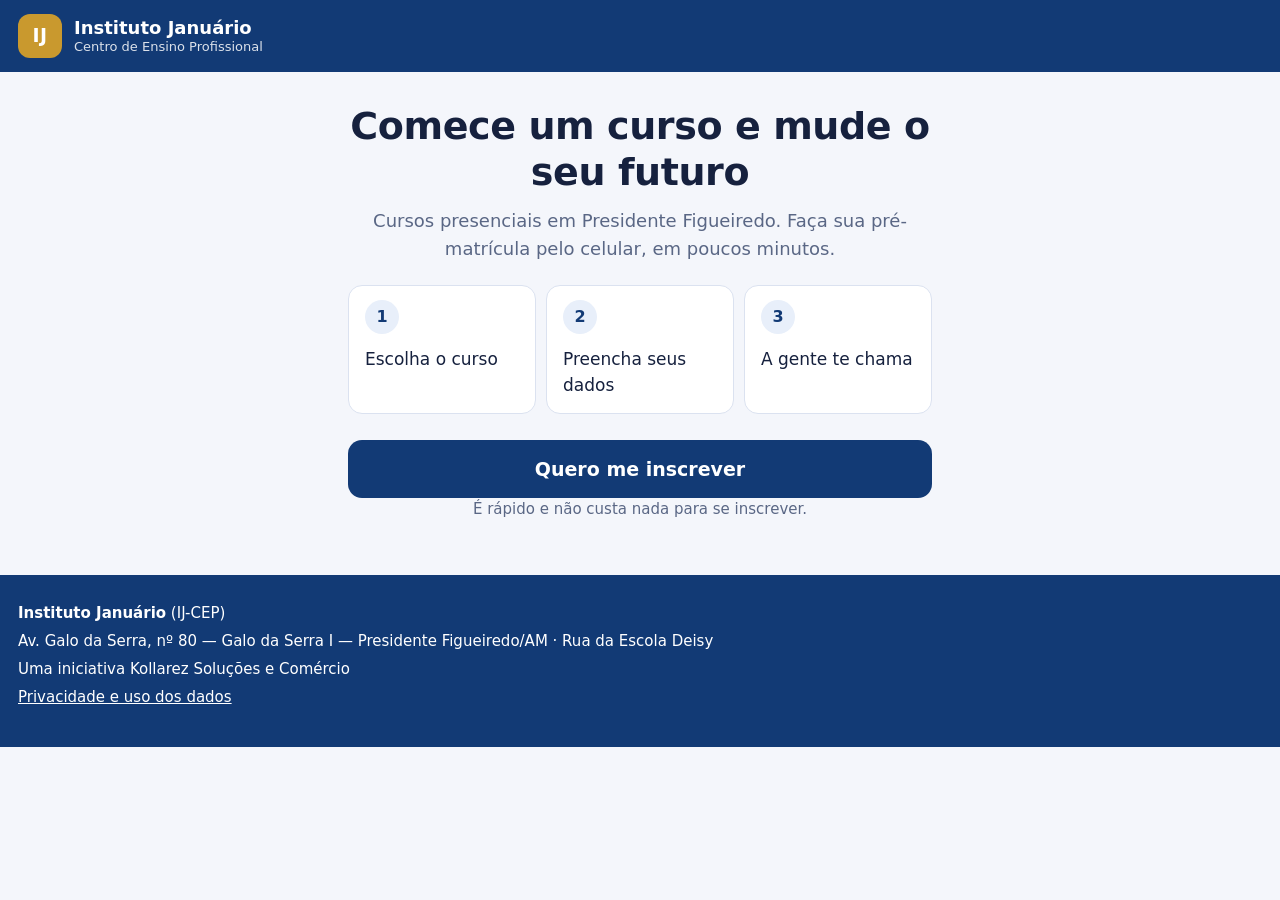
==== index.html @ b59bdaa2 "Ficha de pré-matrícula do Instituto Januário com atribuição de vendedor Site que os vendedores compa" ====
<!DOCTYPE html>
<html lang="pt-BR">
<head>
<meta charset="utf-8">
<meta name="viewport" content="width=device-width, initial-scale=1, viewport-fit=cover">
<title>Instituto Januário — Pré-matrícula</title>
<meta name="description" content="Cursos presenciais em Presidente Figueiredo (AM). Faça sua pré-matrícula pelo celular em poucos minutos.">
<meta name="theme-color" content="#123a75">
<!-- Fora do Google de propósito: quem chega aqui vem pelo link do vendedor.
     Quem procura no Google tem que cair no site público do Instituto. -->
<meta name="robots" content="noindex, nofollow">
<link rel="stylesheet" href="style.css?v=1">
</head>
<body>

<a class="pular" href="#inicio">Pular para o conteúdo</a>

<!-- ================= CABEÇALHO ================= -->
<header class="topo">
  <div class="topo-marca">
    <span class="topo-selo" id="topoSelo">IJ</span>
    <span class="topo-nomes">
      <strong id="topoNome">Instituto Januário</strong>
      <small id="topoSub">Centro de Ensino Profissional</small>
    </span>
  </div>
</header>

<main id="inicio">

  <!-- ================= CARTÃO DE QUEM INDICOU ================= -->
  <!-- Preenchido por app.js quando o link tem ?v=codigo -->
  <section class="indicacao" id="cartaoIndicacao" hidden aria-live="polite"></section>

  <!-- ================= ABERTURA ================= -->
  <section class="capa" id="capa">
    <h1 id="capaTitulo">Comece um curso e mude o seu futuro</h1>
    <p id="capaApoio">Cursos presenciais em Presidente Figueiredo.</p>

    <div class="capa-passos" aria-hidden="true">
      <span><b>1</b> Escolha o curso</span>
      <span><b>2</b> Preencha seus dados</span>
      <span><b>3</b> A gente te chama</span>
    </div>

    <button class="botao botao-grande" type="button" id="btnComecar">
      Quero me inscrever
    </button>

    <p class="capa-nota">É rápido e não custa nada para se inscrever.</p>
  </section>

  <!-- ================= FICHA EM PASSOS ================= -->
  <section class="ficha" id="ficha" hidden>

    <div class="progresso" id="progresso">
      <div class="progresso-barra"><span id="progressoPreenchido"></span></div>
      <p class="progresso-texto" id="progressoTexto">Passo 1 de 5</p>
    </div>

    <form id="formulario" novalidate autocomplete="on">

      <!-- Anti-robô. Fica escondido; pessoa nenhuma vê ou preenche. -->
      <div class="fora-da-tela" aria-hidden="true">
        <label for="campoWebsite">Não preencha este campo</label>
        <input type="text" id="campoWebsite" name="campoWebsite" tabindex="-1" autocomplete="off">
      </div>

      <!-- PASSO 1 — CURSO -->
      <fieldset class="passo" id="passo1" data-passo="1">
        <legend class="passo-titulo">Qual curso você quer fazer?</legend>
        <p class="passo-ajuda">Toque no curso que você tem interesse.</p>
        <div class="cursos" id="listaCursos"></div>
        <p class="erro" id="erroCurso" hidden></p>

        <div class="bloco-condicional" id="blocoTurno" hidden>
          <h3 class="pergunta">Qual o melhor horário para você?</h3>
          <p class="dica">Pode marcar mais de um.</p>
          <div class="opcoes" id="listaTurnos"></div>
          <p class="erro" id="erroTurno" hidden></p>
        </div>

        <div class="bloco-condicional" id="blocoFaixa" hidden>
          <h3 class="pergunta">Qual a idade do aluno?</h3>
          <p class="dica">As turmas são separadas por idade.</p>
          <div class="opcoes" id="listaFaixas"></div>
          <p class="erro" id="erroFaixa" hidden></p>
        </div>
      </fieldset>

      <!-- PASSO 2 — DADOS DO ALUNO -->
      <fieldset class="passo" id="passo2" data-passo="2" hidden>
        <legend class="passo-titulo">Sobre quem vai estudar</legend>

        <div class="campo">
          <label for="inNome">Qual o nome completo do aluno?</label>
          <p class="dica">Nome e sobrenome, como está no documento.</p>
          <input type="text" id="inNome" name="nome" autocomplete="name"
                 autocapitalize="words" enterkeyhint="next" required>
          <p class="erro" hidden></p>
        </div>

        <div class="campo">
          <label for="inNascimento">Qual a data de nascimento?</label>
          <p class="dica">Dia, mês e ano. Exemplo: 15/03/2005</p>
          <input type="text" id="inNascimento" name="nascimento"
                 inputmode="numeric" placeholder="__/__/____" maxlength="10"
                 enterkeyhint="next" required>
          <p class="erro" hidden></p>
        </div>

        <div class="campo">
          <span class="rotulo">Sexo</span>
          <div class="opcoes opcoes-curtas" id="listaSexo"></div>
          <p class="erro" id="erroSexo" hidden></p>
        </div>

        <!-- Aparece sozinho quando o aluno é menor de 18 anos -->
        <div class="bloco-responsavel" id="blocoResponsavel" hidden>
          <h3 class="pergunta">O aluno é menor de idade</h3>
          <p class="dica">Precisamos dos dados do pai, mãe ou responsável.</p>

          <div class="campo">
            <label for="inRespNome">Nome completo do responsável</label>
            <input type="text" id="inRespNome" name="responsavelNome"
                   autocapitalize="words" enterkeyhint="next">
            <p class="erro" hidden></p>
          </div>

          <div class="campo">
            <label for="inRespParentesco">O que é do aluno?</label>
            <p class="dica">Exemplo: mãe, pai, avó, tia.</p>
            <input type="text" id="inRespParentesco" name="responsavelParentesco"
                   autocapitalize="words" enterkeyhint="next">
            <p class="erro" hidden></p>
          </div>

          <div class="campo">
            <label for="inRespTelefone">WhatsApp do responsável</label>
            <p class="dica">É neste número que a gente vai falar.</p>
            <input type="tel" id="inRespTelefone" name="responsavelTelefone"
                   inputmode="numeric" placeholder="(92) 99999-9999" maxlength="15"
                   enterkeyhint="next">
            <p class="erro" hidden></p>
          </div>

          <div class="campo">
            <label for="inRespCPF">CPF do responsável</label>
            <input type="text" id="inRespCPF" name="responsavelCPF"
                   inputmode="numeric" placeholder="000.000.000-00" maxlength="14"
                   enterkeyhint="next">
            <p class="erro" hidden></p>
          </div>
        </div>
      </fieldset>

      <!-- PASSO 3 — CONTATO -->
      <fieldset class="passo" id="passo3" data-passo="3" hidden>
        <legend class="passo-titulo">Como falamos com você</legend>

        <div class="campo">
          <label for="inTelefone">Qual o seu WhatsApp?</label>
          <p class="dica">Com o DDD. É por aqui que a gente te responde.</p>
          <input type="tel" id="inTelefone" name="telefone"
                 inputmode="numeric" autocomplete="tel"
                 placeholder="(92) 99999-9999" maxlength="15"
                 enterkeyhint="next" required>
          <p class="erro" hidden></p>
        </div>

        <div class="campo">
          <label for="inEmail">E-mail <span class="marca-opcional">(se tiver)</span></label>
          <input type="email" id="inEmail" name="email" autocomplete="email"
                 inputmode="email" enterkeyhint="next">
          <button type="button" class="botao-vazio" data-limpa="inEmail">Não tenho e-mail</button>
          <p class="erro" hidden></p>
        </div>

        <div class="campo">
          <label for="inInstagram">Instagram <span class="marca-opcional">(se tiver)</span></label>
          <input type="text" id="inInstagram" name="instagram"
                 autocapitalize="none" placeholder="@seuperfil" enterkeyhint="next">
          <button type="button" class="botao-vazio" data-limpa="inInstagram">Não tenho Instagram</button>
          <p class="erro" hidden></p>
        </div>

        <div class="campo">
          <label for="inRua">Rua ou avenida onde você mora</label>
          <input type="text" id="inRua" name="rua" autocomplete="address-line1"
                 autocapitalize="words" enterkeyhint="next" required>
          <p class="erro" hidden></p>
        </div>

        <div class="campo">
          <label for="inBairro">Bairro</label>
          <input type="text" id="inBairro" name="bairro"
                 autocapitalize="words" enterkeyhint="next" required>
          <p class="erro" hidden></p>
        </div>

        <div class="dupla">
          <div class="campo">
            <label for="inCidade">Cidade</label>
            <input type="text" id="inCidade" name="cidade"
                   autocapitalize="words" enterkeyhint="next" required>
            <p class="erro" hidden></p>
          </div>
          <div class="campo campo-curto">
            <label for="inEstado">Estado</label>
            <input type="text" id="inEstado" name="estado" maxlength="2"
                   autocapitalize="characters" enterkeyhint="next" required>
            <p class="erro" hidden></p>
          </div>
        </div>
      </fieldset>

      <!-- PASSO 4 — DOCUMENTOS -->
      <fieldset class="passo" id="passo4" data-passo="4" hidden>
        <legend class="passo-titulo">Documentos do aluno</legend>
        <p class="passo-ajuda">Se não tiver agora, tudo bem — é só avisar no botão.</p>

        <div class="campo">
          <label for="inCPF">CPF do aluno</label>
          <p class="dica">Só os números, a gente coloca os pontos.</p>
          <input type="text" id="inCPF" name="cpf"
                 inputmode="numeric" placeholder="000.000.000-00" maxlength="14"
                 enterkeyhint="next">
          <button type="button" class="botao-vazio" data-naotenho="inCPF">Não tenho CPF agora</button>
          <p class="erro" hidden></p>
        </div>

        <div class="campo">
          <label for="inRG">RG do aluno</label>
          <input type="text" id="inRG" name="rg" enterkeyhint="next">
          <button type="button" class="botao-vazio" data-naotenho="inRG">Não tenho RG agora</button>
          <p class="erro" hidden></p>
        </div>

        <div class="campo">
          <span class="rotulo">Como você ficou sabendo do curso?</span>
          <div class="opcoes" id="listaOrigens"></div>
          <p class="erro" id="erroOrigem" hidden></p>
        </div>

        <div class="campo" id="campoOrigemOutro" hidden>
          <label for="inOrigemOutro">Conta pra gente como foi</label>
          <input type="text" id="inOrigemOutro" name="comoSoubeOutro" enterkeyhint="next">
          <p class="erro" hidden></p>
        </div>

        <!-- Só aparece quando o link não trouxe o vendedor -->
        <div class="campo" id="campoQuemAtendeu" hidden>
          <span class="rotulo">Alguém do Instituto falou com você sobre o curso?</span>
          <p class="dica">Assim a gente sabe quem te atendeu.</p>
          <div class="opcoes" id="listaQuemAtendeu"></div>
          <p class="erro" id="erroQuemAtendeu" hidden></p>
        </div>
      </fieldset>

      <!-- PASSO 5 — CONFERIR E ENVIAR -->
      <fieldset class="passo" id="passo5" data-passo="5" hidden>
        <legend class="passo-titulo">Confira antes de enviar</legend>
        <p class="passo-ajuda">Leia com calma. Se algo estiver errado, toque em "corrigir".</p>

        <div class="revisao" id="revisao"></div>

        <div class="bloco-vendedor-revisao" id="revisaoVendedor"></div>

        <div class="consentimentos">
          <label class="consentimento">
            <input type="checkbox" id="chkContato" name="consenteContato">
            <span>Autorizo o Instituto Januário a entrar em contato comigo para falar sobre a matrícula, turmas, valores, calendário e documentos.</span>
          </label>
          <p class="erro" id="erroContato" hidden></p>

          <label class="consentimento">
            <input type="checkbox" id="chkDados" name="consenteDados">
            <span>Concordo que meus dados sejam guardados pelo Instituto para tratar da minha matrícula. <a href="privacidade.html" target="_blank" rel="noopener">Ver como cuidamos dos seus dados</a>.</span>
          </label>
          <p class="erro" id="erroDados" hidden></p>

          <label class="consentimento" id="consentimentoResponsavel" hidden>
            <input type="checkbox" id="chkResponsavel" name="consenteResponsavel">
            <span>Declaro que sou o responsável legal pelo aluno menor de idade e autorizo esta pré-matrícula.</span>
          </label>
          <p class="erro" id="erroRespDecl" hidden></p>
        </div>

        <button class="botao botao-grande botao-enviar" type="submit" id="btnEnviar">
          Enviar minha pré-matrícula
        </button>
        <p class="capa-nota">Depois de enviar, o WhatsApp abre sozinho para você falar com a gente.</p>
      </fieldset>

      <!-- NAVEGAÇÃO ENTRE PASSOS -->
      <nav class="navegacao" id="navegacao">
        <button class="botao botao-secundario" type="button" id="btnVoltar">Voltar</button>
        <button class="botao" type="button" id="btnContinuar">Continuar</button>
      </nav>

    </form>
  </section>

  <!-- ================= TELA DE SUCESSO ================= -->
  <section class="sucesso" id="sucesso" hidden aria-live="polite">
    <div class="sucesso-marca">✓</div>
    <h2>Pronto! Recebemos sua pré-matrícula.</h2>
    <p class="sucesso-nome" id="sucessoNome"></p>

    <div class="sucesso-proximos">
      <h3>O que acontece agora</h3>
      <ol>
        <li>O WhatsApp abre com sua mensagem já escrita — é só tocar em enviar.</li>
        <li>A nossa equipe confirma sua vaga e explica valores e horários.</li>
        <li>Você recebe a lista de documentos para fechar a matrícula.</li>
      </ol>
    </div>

    <a class="botao botao-grande botao-zap" id="linkZapReserva" href="#" target="_blank" rel="noopener">
      O WhatsApp não abriu? Toque aqui
    </a>

    <button class="botao botao-secundario" type="button" id="btnNovaFicha">
      Fazer outra pré-matrícula
    </button>
  </section>

</main>

<!-- ================= RODAPÉ ================= -->
<footer class="rodape">
  <p><strong id="rodapeNome">Instituto Januário</strong> <span id="rodapeSigla"></span></p>
  <p id="rodapeEndereco"></p>
  <p id="rodapeParceria"></p>
  <p><a href="privacidade.html">Privacidade e uso dos dados</a></p>
</footer>

<script src="config.js?v=1"></script>
<script src="avatars.js?v=1"></script>
<script src="app.js?v=1"></script>
</body>
</html>
---- style.css ----
/* ==========================================================================
   Instituto Januário — estilos
   Desenhado primeiro para celular (360px). Cores vêm do config.js.
   ========================================================================== */

*, *::before, *::after { box-sizing: border-box; }

:root {
  --fundo: #f4f6fb;
  --caixa: #ffffff;
  --texto: #16213e;
  --texto2: #5a6785;
  --borda: #dbe2f0;
  --marca: #123a75;
  --marca2: #c9992e;
  --marcaSuave: #e8effa;
  --ok: #1a7f4b;
  --erro: #c0392b;

  --raio: 14px;
  --toque: 52px;          /* altura mínima de qualquer coisa clicável */
  --sombra: 0 2px 10px rgba(18, 58, 117, .08);
}

html { -webkit-text-size-adjust: 100%; }

body {
  margin: 0;
  padding: 0 0 env(safe-area-inset-bottom);
  background: var(--fundo);
  color: var(--texto);
  font-family: system-ui, -apple-system, "Segoe UI", Roboto, Arial, sans-serif;
  font-size: 18px;          /* base grande de propósito */
  line-height: 1.55;
}

img { max-width: 100%; display: block; }

a { color: var(--marca); }

.pular {
  position: absolute; left: -9999px;
}
.pular:focus {
  left: 12px; top: 12px; z-index: 99;
  background: var(--marca); color: #fff;
  padding: 12px 18px; border-radius: var(--raio);
}

.fora-da-tela {
  position: absolute !important;
  width: 1px; height: 1px;
  overflow: hidden; clip: rect(0 0 0 0);
  white-space: nowrap;
}

/* ---------------------------------------------------------------- topo --- */
.topo {
  background: var(--marca);
  color: #fff;
  padding: 14px 18px;
}
.topo-marca { display: flex; align-items: center; gap: 12px; }
.topo-selo {
  width: 44px; height: 44px; flex: none;
  display: grid; place-items: center;
  background: var(--marca2); color: #fff;
  border-radius: 12px;
  font-weight: 800; font-size: 19px; letter-spacing: .5px;
}
.topo-nomes { display: flex; flex-direction: column; line-height: 1.25; }
.topo-nomes strong { font-size: 18px; }
.topo-nomes small { font-size: 13px; opacity: .85; }

/* --------------------------------------------------------- quem indicou --- */
.indicacao {
  margin: 16px;
  padding: 18px;
  background: var(--caixa);
  border: 2px solid var(--marca2);
  border-radius: var(--raio);
  box-shadow: var(--sombra);
}
.indicacao-topo { display: flex; align-items: center; gap: 14px; }
.indicacao-foto {
  width: 68px; height: 68px; flex: none;
  border-radius: 50%;
  object-fit: cover;
  border: 3px solid var(--marca2);
  background: var(--marcaSuave);
}
.indicacao-quem { font-size: 15px; color: var(--texto2); margin: 0; }
.indicacao-nome { font-size: 21px; font-weight: 800; margin: 2px 0 0; line-height: 1.2; }
.indicacao-cargo { font-size: 14px; color: var(--texto2); margin: 2px 0 0; }
.indicacao-trocar {
  margin-top: 14px;
  width: 100%; min-height: 44px;
  background: none; border: 1px solid var(--borda);
  border-radius: 10px;
  color: var(--marca); font-size: 15px; font-weight: 600;
  cursor: pointer;
}
.indicacao-aviso {
  margin: 12px 0 0; padding: 12px;
  background: var(--marcaSuave); border-radius: 10px;
  font-size: 15px;
}

/* -------------------------------------------------------------- abertura -- */
.capa { padding: 24px 18px 32px; text-align: center; }
.capa h1 {
  font-size: 30px; line-height: 1.2; margin: 8px 0 12px;
  letter-spacing: -.4px;
}
.capa p { color: var(--texto2); margin: 0 0 22px; }

.capa-passos {
  display: grid; gap: 10px;
  margin: 0 0 26px; text-align: left;
}
.capa-passos span {
  display: flex; align-items: center; gap: 12px;
  background: var(--caixa); border: 1px solid var(--borda);
  border-radius: var(--raio); padding: 14px 16px;
  font-size: 17px;
}
.capa-passos b {
  width: 34px; height: 34px; flex: none;
  display: grid; place-items: center;
  background: var(--marcaSuave); color: var(--marca);
  border-radius: 50%; font-size: 16px;
}
.capa-nota { font-size: 15px; color: var(--texto2); margin: 14px 0 0; }

/* --------------------------------------------------------------- botões --- */
.botao {
  min-height: var(--toque);
  padding: 14px 22px;
  background: var(--marca); color: #fff;
  border: none; border-radius: var(--raio);
  font-size: 18px; font-weight: 700;
  font-family: inherit;
  cursor: pointer;
  display: inline-flex; align-items: center; justify-content: center;
  gap: 8px;
  text-decoration: none;
  transition: transform .08s ease, opacity .15s ease;
}
.botao:active { transform: scale(.985); }
.botao:disabled { opacity: .55; cursor: not-allowed; }
.botao-grande { width: 100%; min-height: 58px; font-size: 19px; }
.botao-secundario { background: var(--caixa); color: var(--marca); border: 2px solid var(--borda); }
.botao-enviar { background: var(--ok); }
.botao-zap { background: #128c7e; }

.botao-vazio {
  margin-top: 8px;
  min-height: 40px; padding: 6px 14px;
  background: none; border: 1px dashed var(--borda);
  border-radius: 10px;
  color: var(--texto2); font-size: 15px; font-family: inherit;
  cursor: pointer;
}
.botao-vazio[data-ativo="1"] {
  background: var(--marcaSuave);
  border-style: solid; border-color: var(--marca);
  color: var(--marca); font-weight: 700;
}

/* ------------------------------------------------------------ progresso --- */
.progresso { padding: 18px 18px 4px; }
.progresso-barra {
  height: 10px; background: var(--borda);
  border-radius: 99px; overflow: hidden;
}
.progresso-barra span {
  display: block; height: 100%; width: 20%;
  background: var(--marca2);
  border-radius: 99px;
  transition: width .3s ease;
}
.progresso-texto {
  margin: 8px 0 0; font-size: 15px; font-weight: 700; color: var(--texto2);
}

/* ---------------------------------------------------------------- ficha --- */
.ficha { padding: 0 0 120px; }

.passo { border: none; margin: 0; padding: 18px; }
.passo-titulo {
  font-size: 26px; font-weight: 800; line-height: 1.25;
  padding: 0; margin: 0 0 6px;
}
.passo-ajuda { color: var(--texto2); margin: 0 0 20px; font-size: 16px; }

.pergunta { font-size: 20px; margin: 0 0 4px; }
.rotulo { display: block; font-weight: 700; margin-bottom: 4px; }
.dica { font-size: 15px; color: var(--texto2); margin: 0 0 10px; }
.marca-opcional { font-weight: 400; color: var(--texto2); font-size: 15px; }

.campo { margin-bottom: 22px; }
.campo label { display: block; font-weight: 700; margin-bottom: 4px; }

.campo input[type="text"],
.campo input[type="tel"],
.campo input[type="email"] {
  width: 100%;
  min-height: var(--toque);
  padding: 12px 14px;
  background: var(--caixa);
  border: 2px solid var(--borda);
  border-radius: var(--raio);
  font-size: 18px; font-family: inherit;
  color: var(--texto);
}
.campo input:focus {
  outline: none;
  border-color: var(--marca);
  box-shadow: 0 0 0 4px var(--marcaSuave);
}
.campo input[aria-invalid="true"] { border-color: var(--erro); }

.dupla { display: flex; gap: 12px; }
.dupla .campo { flex: 1; }
.campo-curto { max-width: 110px; }

.erro {
  margin: 8px 0 0;
  color: var(--erro); font-size: 16px; font-weight: 600;
}
.erro::before { content: "⚠ "; }

/* -------------------------------------------- cartões de escolha grandes -- */
.cursos { display: grid; gap: 12px; }

.curso-cartao {
  display: flex; align-items: flex-start; gap: 14px;
  width: 100%; text-align: left;
  padding: 16px;
  background: var(--caixa);
  border: 2px solid var(--borda);
  border-radius: var(--raio);
  font-family: inherit; font-size: 17px;
  color: var(--texto);
  cursor: pointer;
}
.curso-cartao[aria-pressed="true"] {
  border-color: var(--marca);
  background: var(--marcaSuave);
  box-shadow: var(--sombra);
}
.curso-icone { font-size: 30px; line-height: 1; flex: none; }
.curso-nome { display: block; font-weight: 800; font-size: 18px; line-height: 1.3; }
.curso-chamada { display: block; color: var(--texto2); font-size: 15px; margin-top: 2px; }
.curso-descricao { display: block; font-size: 15px; margin-top: 8px; color: var(--texto2); }
.curso-marca {
  margin-left: auto; flex: none;
  width: 28px; height: 28px;
  border-radius: 50%; border: 2px solid var(--borda);
  display: grid; place-items: center;
  color: #fff; font-size: 16px; font-weight: 800;
}
.curso-cartao[aria-pressed="true"] .curso-marca {
  background: var(--marca); border-color: var(--marca);
}

.opcoes { display: grid; gap: 10px; }
.opcoes-curtas { grid-template-columns: repeat(auto-fit, minmax(100px, 1fr)); }

.opcao {
  min-height: var(--toque);
  display: flex; align-items: center; gap: 10px;
  padding: 12px 16px;
  background: var(--caixa);
  border: 2px solid var(--borda);
  border-radius: var(--raio);
  font-family: inherit; font-size: 17px; color: var(--texto);
  cursor: pointer; text-align: left;
}
.opcao[aria-pressed="true"] {
  border-color: var(--marca);
  background: var(--marcaSuave);
  font-weight: 700;
}
.opcao-detalhe { display: block; font-size: 14px; color: var(--texto2); font-weight: 400; }

.bloco-condicional {
  margin-top: 26px; padding-top: 22px;
  border-top: 2px dashed var(--borda);
}

.bloco-responsavel {
  margin-top: 8px; padding: 18px;
  background: var(--marcaSuave);
  border-radius: var(--raio);
}
.bloco-responsavel .pergunta { color: var(--marca); }

/* -------------------------------------------------------------- revisão --- */
.revisao { display: grid; gap: 12px; margin-bottom: 22px; }
.revisao-bloco {
  background: var(--caixa);
  border: 1px solid var(--borda);
  border-radius: var(--raio);
  padding: 16px;
}
.revisao-topo {
  display: flex; align-items: center; justify-content: space-between;
  gap: 12px; margin-bottom: 10px;
}
.revisao-topo h3 { margin: 0; font-size: 17px; }
.revisao-corrigir {
  min-height: 40px; padding: 6px 14px;
  background: var(--marcaSuave); border: none; border-radius: 10px;
  color: var(--marca); font-size: 15px; font-weight: 700;
  font-family: inherit; cursor: pointer; flex: none;
}
.revisao-linha { display: flex; gap: 10px; padding: 5px 0; font-size: 16px; }
.revisao-rotulo { color: var(--texto2); flex: none; min-width: 108px; }
.revisao-valor { font-weight: 600; overflow-wrap: anywhere; }

.bloco-vendedor-revisao:not(:empty) {
  display: flex; align-items: center; gap: 12px;
  padding: 14px; margin-bottom: 22px;
  background: var(--caixa);
  border: 2px solid var(--marca2);
  border-radius: var(--raio);
}
.bloco-vendedor-revisao img {
  width: 48px; height: 48px; border-radius: 50%; flex: none;
  border: 2px solid var(--marca2);
}
.bloco-vendedor-revisao p { margin: 0; font-size: 15px; color: var(--texto2); }
.bloco-vendedor-revisao strong { display: block; font-size: 17px; color: var(--texto); }

/* ------------------------------------------------------- consentimentos --- */
.consentimentos { display: grid; gap: 16px; margin-bottom: 26px; }
.consentimento {
  display: flex; gap: 12px; align-items: flex-start;
  padding: 14px;
  background: var(--caixa);
  border: 2px solid var(--borda);
  border-radius: var(--raio);
  font-size: 16px; line-height: 1.45;
  cursor: pointer;
}
.consentimento input {
  width: 26px; height: 26px; flex: none; margin: 0;
  accent-color: var(--marca);
}
.consentimento:has(input:checked) { border-color: var(--ok); background: #f2faf5; }

/* ----------------------------------------------------------- navegação --- */
.navegacao {
  position: fixed; left: 0; right: 0; bottom: 0;
  display: flex; gap: 12px;
  padding: 12px 18px calc(12px + env(safe-area-inset-bottom));
  background: var(--caixa);
  border-top: 1px solid var(--borda);
  box-shadow: 0 -3px 14px rgba(18, 58, 117, .07);
  z-index: 20;
}
.navegacao .botao { flex: 1; }
.navegacao .botao-secundario { flex: 0 0 38%; }

/* -------------------------------------------------------------- sucesso --- */
.sucesso { padding: 40px 18px 60px; text-align: center; }
.sucesso-marca {
  width: 82px; height: 82px; margin: 0 auto 20px;
  display: grid; place-items: center;
  background: var(--ok); color: #fff;
  border-radius: 50%; font-size: 42px; font-weight: 800;
}
.sucesso h2 { font-size: 27px; line-height: 1.25; margin: 0 0 8px; }
.sucesso-nome { color: var(--texto2); margin: 0 0 26px; font-size: 17px; }

.sucesso-proximos {
  text-align: left;
  background: var(--caixa);
  border: 1px solid var(--borda);
  border-radius: var(--raio);
  padding: 18px; margin-bottom: 24px;
}
.sucesso-proximos h3 { margin: 0 0 12px; font-size: 18px; }
.sucesso-proximos ol { margin: 0; padding-left: 22px; }
.sucesso-proximos li { margin-bottom: 10px; font-size: 16px; }
.sucesso .botao { margin-bottom: 12px; }

/* --------------------------------------------------------------- rodapé --- */
.rodape {
  padding: 26px 18px 34px;
  background: var(--marca); color: #fff;
  font-size: 15px; line-height: 1.6;
}
.rodape p { margin: 0 0 4px; }
.rodape a { color: #fff; }

/* -------------------------------------------------- telas maiores ------- */
@media (min-width: 700px) {
  body { font-size: 18px; }

  .indicacao, .capa, .ficha, .sucesso { max-width: 620px; margin-inline: auto; }
  .capa h1 { font-size: 38px; }
  .capa-passos { grid-template-columns: repeat(3, 1fr); }
  .capa-passos span { flex-direction: column; align-items: flex-start; }

  .navegacao {
    position: static;
    max-width: 620px; margin: 0 auto;
    background: none; border: none; box-shadow: none;
    padding: 4px 18px 40px;
  }
  .ficha { padding-bottom: 20px; }
}

@media (prefers-reduced-motion: reduce) {
  * { animation: none !important; transition: none !important; }
}
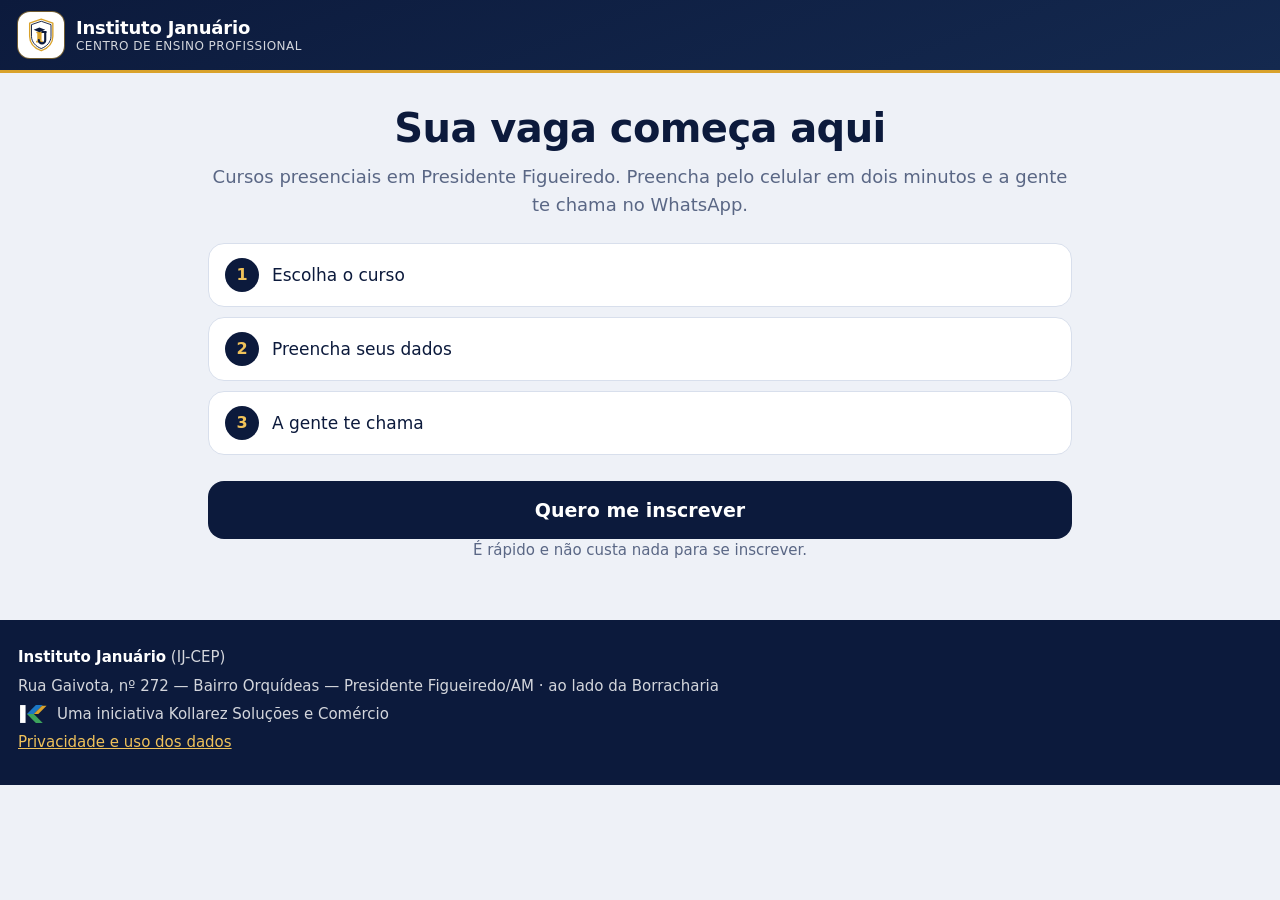
==== commit 30b28989: "Ficha com os dados reais do Instituto e identidade própria O calendário oficial de turmas e os panfl" ====
--- a/index.html
+++ b/index.html
@@ -9,7 +9,7 @@
 <!-- Fora do Google de propósito: quem chega aqui vem pelo link do vendedor.
      Quem procura no Google tem que cair no site público do Instituto. -->
 <meta name="robots" content="noindex, nofollow">
-<link rel="stylesheet" href="style.css?v=1">
+<link rel="stylesheet" href="style.css?v=2">
 </head>
 <body>
 
@@ -18,7 +18,7 @@
 <!-- ================= CABEÇALHO ================= -->
 <header class="topo">
   <div class="topo-marca">
-    <span class="topo-selo" id="topoSelo">IJ</span>
+    <span class="topo-selo" id="topoSelo"></span>
     <span class="topo-nomes">
       <strong id="topoNome">Instituto Januário</strong>
       <small id="topoSub">Centro de Ensino Profissional</small>
@@ -74,9 +74,9 @@
         <p class="erro" id="erroCurso" hidden></p>
 
         <div class="bloco-condicional" id="blocoTurno" hidden>
-          <h3 class="pergunta">Qual o melhor horário para você?</h3>
-          <p class="dica">Pode marcar mais de um.</p>
-          <div class="opcoes" id="listaTurnos"></div>
+          <h3 class="pergunta" id="tituloTurno">Qual horário é melhor para você?</h3>
+          <p class="dica" id="dicaTurno">Pode marcar mais de um.</p>
+          <div class="turmas" id="listaTurnos"></div>
           <p class="erro" id="erroTurno" hidden></p>
         </div>
 
@@ -303,7 +303,13 @@
 
   <!-- ================= TELA DE SUCESSO ================= -->
   <section class="sucesso" id="sucesso" hidden aria-live="polite">
-    <div class="sucesso-marca">✓</div>
+    <!-- O check é desenhado com traço animado, não é uma fonte nem emoji:
+         fica igual em qualquer celular. -->
+    <svg class="sucesso-marca" viewBox="0 0 72 72" aria-hidden="true" focusable="false">
+      <circle class="sucesso-anel" cx="36" cy="36" r="32"/>
+      <path class="sucesso-risco" d="M22 37.5 L32 47 L51 27"/>
+    </svg>
+
     <h2>Pronto! Recebemos sua pré-matrícula.</h2>
     <p class="sucesso-nome" id="sucessoNome"></p>
 
@@ -312,9 +318,11 @@
       <ol>
         <li>O WhatsApp abre com sua mensagem já escrita — é só tocar em enviar.</li>
         <li>A nossa equipe confirma sua vaga e explica valores e horários.</li>
-        <li>Você recebe a lista de documentos para fechar a matrícula.</li>
+        <li>Você vem à escola com os documentos e fecha a matrícula.</li>
       </ol>
     </div>
+
+    <div class="sucesso-documentos" id="sucessoDocumentos"></div>
 
     <a class="botao botao-grande botao-zap" id="linkZapReserva" href="#" target="_blank" rel="noopener">
       O WhatsApp não abriu? Toque aqui
@@ -335,8 +343,8 @@
   <p><a href="privacidade.html">Privacidade e uso dos dados</a></p>
 </footer>
 
-<script src="config.js?v=1"></script>
-<script src="avatars.js?v=1"></script>
-<script src="app.js?v=1"></script>
+<script src="config.js?v=2"></script>
+<script src="marca.js?v=2"></script>
+<script src="app.js?v=2"></script>
 </body>
 </html>
--- a/style.css
+++ b/style.css
@@ -1,28 +1,43 @@
 /* ==========================================================================
-   Instituto Januário — estilos
-   Desenhado primeiro para celular (360px). Cores vêm do config.js.
+   INSTITUTO JANUÁRIO — FICHA DE PRÉ-MATRÍCULA
+   Desenhado primeiro para celular de 360px. As cores vêm do config.js.
+
+   REGRAS DE COR — nascem do brasão e não devem ser quebradas:
+   1) Azul-marinho #0C1A3C é a cor institucional. Cabeçalho, títulos e
+      botão principal.
+   2) Dourado #D9A22B sobre branco dá ~2,3:1 — NUNCA é texto em fundo
+      claro. Só filete, anel, moldura e ícone de traço grosso.
+      Sobre o marinho ele passa de 6:1 e aí pode ser texto.
+   3) Verde só em botão de WhatsApp. Se tem verde, tem gente para conversar.
+   4) Nada de vermelho fora de mensagem de erro.
    ========================================================================== */
 
 *, *::before, *::after { box-sizing: border-box; }
 
 :root {
-  --fundo: #f4f6fb;
-  --caixa: #ffffff;
-  --texto: #16213e;
-  --texto2: #5a6785;
-  --borda: #dbe2f0;
-  --marca: #123a75;
-  --marca2: #c9992e;
-  --marcaSuave: #e8effa;
-  --ok: #1a7f4b;
-  --erro: #c0392b;
-
-  --raio: 14px;
-  --toque: 52px;          /* altura mínima de qualquer coisa clicável */
-  --sombra: 0 2px 10px rgba(18, 58, 117, .08);
-}
-
-html { -webkit-text-size-adjust: 100%; }
+  --fundo:       #eef1f7;
+  --caixa:       #ffffff;
+  --texto:       #0C1A3C;
+  --texto2:      #5a6785;
+  --borda:       #d8dfec;
+  --marca:       #0C1A3C;
+  --marcaClara:  #1B4F9C;
+  --marca2:      #D9A22B;
+  --marca2Clara: #F0C25A;
+  --marcaSuave:  #e7ecf6;
+  --ok:          #1a7f4b;
+  --erro:        #c0392b;
+
+  --raio: 16px;
+  --toque: 52px;                  /* nada clicável fica menor que isto */
+  --sombra: 0 2px 10px rgba(12, 26, 60, .07);
+  --sombraAlta: 0 8px 28px rgba(12, 26, 60, .14);
+
+  /* Uma curva só no site inteiro: sai rápido, chega devagar. */
+  --curva: cubic-bezier(.22, .61, .36, 1);
+}
+
+html { -webkit-text-size-adjust: 100%; scroll-behavior: smooth; }
 
 body {
   margin: 0;
@@ -30,17 +45,21 @@
   background: var(--fundo);
   color: var(--texto);
   font-family: system-ui, -apple-system, "Segoe UI", Roboto, Arial, sans-serif;
-  font-size: 18px;          /* base grande de propósito */
+  font-size: 18px;                /* base grande de propósito */
   line-height: 1.55;
+  overflow-x: hidden;
 }
 
 img { max-width: 100%; display: block; }
-
-a { color: var(--marca); }
-
-.pular {
-  position: absolute; left: -9999px;
-}
+a { color: var(--marcaClara); }
+
+:focus-visible {
+  outline: 3px solid var(--marca2);
+  outline-offset: 3px;
+  border-radius: 6px;
+}
+
+.pular { position: absolute; left: -9999px; }
 .pular:focus {
   left: 12px; top: 12px; z-index: 99;
   background: var(--marca); color: #fff;
@@ -54,41 +73,110 @@
   white-space: nowrap;
 }
 
-/* ---------------------------------------------------------------- topo --- */
+/* Ícones de traço, herdam a cor do texto ao redor. */
+.icone { width: 1em; height: 1em; flex: none; vertical-align: -.13em; }
+
+
+/* ==========================================================================
+   ANIMAÇÕES
+   Orçamento curto de propósito: entrada dos cartões, troca de passo,
+   barra de progresso e o check do final. Nada roda em laço infinito.
+   ========================================================================== */
+
+@keyframes surgir {
+  from { opacity: 0; transform: translateY(14px); }
+  to   { opacity: 1; transform: none; }
+}
+@keyframes entrarPasso {
+  from { opacity: 0; transform: translateX(18px); }
+  to   { opacity: 1; transform: none; }
+}
+@keyframes riscar { to { stroke-dashoffset: 0; } }
+@keyframes pulsoAnel {
+  0%   { transform: scale(.7); opacity: 0; }
+  60%  { opacity: 1; }
+  100% { transform: scale(1); opacity: 1; }
+}
+
+/* Entrada escalonada. O índice vem do --ordem que o app.js escreve. */
+.entra {
+  animation: surgir .42s var(--curva) backwards;
+  animation-delay: calc(var(--ordem, 0) * 55ms);
+}
+
+.passo:not([hidden]) { animation: entrarPasso .34s var(--curva); }
+
+
+/* ==========================================================================
+   CABEÇALHO
+   ========================================================================== */
+
 .topo {
-  background: var(--marca);
+  background: linear-gradient(160deg, #0C1A3C 0%, #14294f 100%);
   color: #fff;
-  padding: 14px 18px;
+  padding: 12px 18px;
+  border-bottom: 3px solid var(--marca2);
+  position: sticky; top: 0; z-index: 30;
 }
 .topo-marca { display: flex; align-items: center; gap: 12px; }
+
+/* O brasão ganha um campo claro atrás: ele foi desenhado para viver
+   sobre branco, e é assim que aparece no material impresso. */
 .topo-selo {
-  width: 44px; height: 44px; flex: none;
+  width: 46px; height: 46px; flex: none;
   display: grid; place-items: center;
-  background: var(--marca2); color: #fff;
+  background: #fff;
   border-radius: 12px;
-  font-weight: 800; font-size: 19px; letter-spacing: .5px;
-}
-.topo-nomes { display: flex; flex-direction: column; line-height: 1.25; }
-.topo-nomes strong { font-size: 18px; }
-.topo-nomes small { font-size: 13px; opacity: .85; }
-
-/* --------------------------------------------------------- quem indicou --- */
+  box-shadow: 0 0 0 1px rgba(217, 162, 43, .5);
+}
+.topo-selo .brasao { height: 36px; width: auto; }
+
+.topo-nomes { display: flex; flex-direction: column; line-height: 1.22; }
+.topo-nomes strong { font-size: 18px; letter-spacing: -.2px; }
+.topo-nomes small { font-size: 12px; opacity: .82; letter-spacing: .04em; text-transform: uppercase; }
+
+
+/* ==========================================================================
+   QUEM INDICOU
+   ========================================================================== */
+
 .indicacao {
   margin: 16px;
   padding: 18px;
   background: var(--caixa);
-  border: 2px solid var(--marca2);
+  border: 1px solid var(--borda);
+  border-top: 3px solid var(--marca2);
   border-radius: var(--raio);
   box-shadow: var(--sombra);
+  animation: surgir .45s var(--curva);
 }
 .indicacao-topo { display: flex; align-items: center; gap: 14px; }
+
+/* O retrato é uma moldura: dentro entra a foto real ou o monograma. */
 .indicacao-foto {
   width: 68px; height: 68px; flex: none;
   border-radius: 50%;
-  object-fit: cover;
-  border: 3px solid var(--marca2);
-  background: var(--marcaSuave);
-}
+  overflow: hidden;
+  display: grid; place-items: center;
+  position: relative;
+  background: var(--marca);
+  box-shadow: 0 0 0 3px var(--marca2), 0 0 0 4px rgba(255,255,255,.9);
+}
+.indicacao-foto--pequena { width: 44px; height: 44px; box-shadow: 0 0 0 2px var(--marca2); }
+
+/* A foto cobre o monograma. Some sozinha se o arquivo não existir. */
+.retrato-img {
+  position: absolute; inset: 0;
+  width: 100%; height: 100%; object-fit: cover;
+}
+.retrato-monograma {
+  color: var(--marca2Clara);
+  font-weight: 800;
+  font-size: 22px;
+  letter-spacing: .5px;
+}
+.indicacao-foto--pequena .retrato-monograma { font-size: 15px; }
+
 .indicacao-quem { font-size: 15px; color: var(--texto2); margin: 0; }
 .indicacao-nome { font-size: 21px; font-weight: 800; margin: 2px 0 0; line-height: 1.2; }
 .indicacao-cargo { font-size: 14px; color: var(--texto2); margin: 2px 0 0; }
@@ -97,8 +185,8 @@
   width: 100%; min-height: 44px;
   background: none; border: 1px solid var(--borda);
   border-radius: 10px;
-  color: var(--marca); font-size: 15px; font-weight: 600;
-  cursor: pointer;
+  color: var(--marcaClara); font-size: 15px; font-weight: 600;
+  font-family: inherit; cursor: pointer;
 }
 .indicacao-aviso {
   margin: 12px 0 0; padding: 12px;
@@ -106,33 +194,41 @@
   font-size: 15px;
 }
 
-/* -------------------------------------------------------------- abertura -- */
-.capa { padding: 24px 18px 32px; text-align: center; }
+
+/* ==========================================================================
+   ABERTURA
+   ========================================================================== */
+
+.capa { padding: 26px 18px 34px; text-align: center; }
 .capa h1 {
-  font-size: 30px; line-height: 1.2; margin: 8px 0 12px;
-  letter-spacing: -.4px;
-}
-.capa p { color: var(--texto2); margin: 0 0 22px; }
-
-.capa-passos {
-  display: grid; gap: 10px;
-  margin: 0 0 26px; text-align: left;
-}
+  font-size: 32px; line-height: 1.16; margin: 6px 0 12px;
+  letter-spacing: -.6px; font-weight: 800;
+}
+.capa p { color: var(--texto2); margin: 0 0 24px; }
+
+.capa-passos { display: grid; gap: 10px; margin: 0 0 26px; text-align: left; }
 .capa-passos span {
-  display: flex; align-items: center; gap: 12px;
+  display: flex; align-items: center; gap: 13px;
   background: var(--caixa); border: 1px solid var(--borda);
   border-radius: var(--raio); padding: 14px 16px;
   font-size: 17px;
-}
+  animation: surgir .4s var(--curva) backwards;
+}
+.capa-passos span:nth-child(2) { animation-delay: .08s; }
+.capa-passos span:nth-child(3) { animation-delay: .16s; }
 .capa-passos b {
   width: 34px; height: 34px; flex: none;
   display: grid; place-items: center;
-  background: var(--marcaSuave); color: var(--marca);
+  background: var(--marca); color: var(--marca2Clara);
   border-radius: 50%; font-size: 16px;
 }
 .capa-nota { font-size: 15px; color: var(--texto2); margin: 14px 0 0; }
 
-/* --------------------------------------------------------------- botões --- */
+
+/* ==========================================================================
+   BOTÕES
+   ========================================================================== */
+
 .botao {
   min-height: var(--toque);
   padding: 14px 22px;
@@ -144,18 +240,26 @@
   display: inline-flex; align-items: center; justify-content: center;
   gap: 8px;
   text-decoration: none;
-  transition: transform .08s ease, opacity .15s ease;
-}
+  transition: transform .1s var(--curva), background-color .18s var(--curva);
+}
+.botao:hover { background: #16305e; }
 .botao:active { transform: scale(.985); }
 .botao:disabled { opacity: .55; cursor: not-allowed; }
+
 .botao-grande { width: 100%; min-height: 58px; font-size: 19px; }
-.botao-secundario { background: var(--caixa); color: var(--marca); border: 2px solid var(--borda); }
+.botao-secundario {
+  background: var(--caixa); color: var(--marca);
+  border: 2px solid var(--borda);
+}
+.botao-secundario:hover { background: var(--marcaSuave); }
 .botao-enviar { background: var(--ok); }
-.botao-zap { background: #128c7e; }
+.botao-enviar:hover { background: #15683d; }
+.botao-zap { background: #1FA855; }
+.botao-zap:hover { background: #188945; }
 
 .botao-vazio {
   margin-top: 8px;
-  min-height: 40px; padding: 6px 14px;
+  min-height: 44px; padding: 8px 14px;
   background: none; border: 1px dashed var(--borda);
   border-radius: 10px;
   color: var(--texto2); font-size: 15px; font-family: inherit;
@@ -163,11 +267,15 @@
 }
 .botao-vazio[data-ativo="1"] {
   background: var(--marcaSuave);
-  border-style: solid; border-color: var(--marca);
-  color: var(--marca); font-weight: 700;
-}
-
-/* ------------------------------------------------------------ progresso --- */
+  border-style: solid; border-color: var(--marcaClara);
+  color: var(--marcaClara); font-weight: 700;
+}
+
+
+/* ==========================================================================
+   PROGRESSO
+   ========================================================================== */
+
 .progresso { padding: 18px 18px 4px; }
 .progresso-barra {
   height: 10px; background: var(--borda);
@@ -175,21 +283,23 @@
 }
 .progresso-barra span {
   display: block; height: 100%; width: 20%;
-  background: var(--marca2);
+  background: linear-gradient(90deg, var(--marca2) 0%, var(--marca2Clara) 100%);
   border-radius: 99px;
-  transition: width .3s ease;
-}
-.progresso-texto {
-  margin: 8px 0 0; font-size: 15px; font-weight: 700; color: var(--texto2);
-}
-
-/* ---------------------------------------------------------------- ficha --- */
+  transition: width .45s var(--curva);
+}
+.progresso-texto { margin: 8px 0 0; font-size: 15px; font-weight: 700; color: var(--texto2); }
+
+
+/* ==========================================================================
+   FICHA
+   ========================================================================== */
+
 .ficha { padding: 0 0 120px; }
 
 .passo { border: none; margin: 0; padding: 18px; }
 .passo-titulo {
-  font-size: 26px; font-weight: 800; line-height: 1.25;
-  padding: 0; margin: 0 0 6px;
+  font-size: 27px; font-weight: 800; line-height: 1.22;
+  padding: 0; margin: 0 0 6px; letter-spacing: -.4px;
 }
 .passo-ajuda { color: var(--texto2); margin: 0 0 20px; font-size: 16px; }
 
@@ -207,16 +317,17 @@
   width: 100%;
   min-height: var(--toque);
   padding: 12px 14px;
-  background: var(--caixa);
-  border: 2px solid var(--borda);
-  border-radius: var(--raio);
   font-size: 18px; font-family: inherit;
   color: var(--texto);
+  background: var(--caixa);
+  border: 2px solid var(--borda);
+  border-radius: 12px;
+  transition: border-color .16s var(--curva), box-shadow .16s var(--curva);
 }
 .campo input:focus {
   outline: none;
-  border-color: var(--marca);
-  box-shadow: 0 0 0 4px var(--marcaSuave);
+  border-color: var(--marcaClara);
+  box-shadow: 0 0 0 4px rgba(27, 79, 156, .14);
 }
 .campo input[aria-invalid="true"] { border-color: var(--erro); }
 
@@ -225,194 +336,386 @@
 .campo-curto { max-width: 110px; }
 
 .erro {
-  margin: 8px 0 0;
-  color: var(--erro); font-size: 16px; font-weight: 600;
+  color: var(--erro); font-size: 15px; font-weight: 600;
+  margin: 6px 0 0;
 }
 .erro::before { content: "⚠ "; }
 
-/* -------------------------------------------- cartões de escolha grandes -- */
-.cursos { display: grid; gap: 12px; }
+
+/* ==========================================================================
+   CARTÃO DE CURSO
+   O cartão carrega tudo que a pessoa precisa para decidir: o que é,
+   para que serve, quanto dura e quanto custa. Sem precisar perguntar.
+   ========================================================================== */
+
+.cursos { display: grid; gap: 14px; }
 
 .curso-cartao {
-  display: flex; align-items: flex-start; gap: 14px;
-  width: 100%; text-align: left;
+  display: flex; flex-direction: column; gap: 12px;
+  width: 100%;
+  text-align: left;
   padding: 16px;
-  background: var(--caixa);
-  border: 2px solid var(--borda);
-  border-radius: var(--raio);
-  font-family: inherit; font-size: 17px;
-  color: var(--texto);
-  cursor: pointer;
-}
-.curso-cartao[aria-pressed="true"] {
-  border-color: var(--marca);
-  background: var(--marcaSuave);
-  box-shadow: var(--sombra);
-}
-.curso-icone { font-size: 30px; line-height: 1; flex: none; }
-.curso-nome { display: block; font-weight: 800; font-size: 18px; line-height: 1.3; }
-.curso-chamada { display: block; color: var(--texto2); font-size: 15px; margin-top: 2px; }
-.curso-descricao { display: block; font-size: 15px; margin-top: 8px; color: var(--texto2); }
-.curso-marca {
-  margin-left: auto; flex: none;
-  width: 28px; height: 28px;
-  border-radius: 50%; border: 2px solid var(--borda);
-  display: grid; place-items: center;
-  color: #fff; font-size: 16px; font-weight: 800;
-}
-.curso-cartao[aria-pressed="true"] .curso-marca {
-  background: var(--marca); border-color: var(--marca);
-}
-
-.opcoes { display: grid; gap: 10px; }
-.opcoes-curtas { grid-template-columns: repeat(auto-fit, minmax(100px, 1fr)); }
-
-.opcao {
-  min-height: var(--toque);
-  display: flex; align-items: center; gap: 10px;
-  padding: 12px 16px;
   background: var(--caixa);
   border: 2px solid var(--borda);
   border-radius: var(--raio);
   font-family: inherit; font-size: 17px; color: var(--texto);
-  cursor: pointer; text-align: left;
-}
+  cursor: pointer;
+  position: relative;
+  transition: border-color .18s var(--curva), box-shadow .18s var(--curva),
+              transform .18s var(--curva);
+}
+.curso-cartao:hover { border-color: #b9c6de; box-shadow: var(--sombra); }
+.curso-cartao:active { transform: scale(.995); }
+
+.curso-cartao[aria-pressed="true"] {
+  border-color: var(--marca);
+  box-shadow: 0 0 0 3px rgba(217, 162, 43, .35), var(--sombraAlta);
+}
+
+.curso-topo { display: flex; align-items: flex-start; gap: 13px; }
+
+/* A ilustração do curso, desenhada em marca.js. */
+.ilustra {
+  width: 58px; height: 58px; flex: none;
+  border-radius: 15px;
+  box-shadow: 0 2px 8px rgba(12, 26, 60, .18);
+  transition: transform .25s var(--curva);
+}
+.curso-cartao[aria-pressed="true"] .ilustra { transform: scale(1.05) rotate(-2deg); }
+
+.curso-titulos { flex: 1; min-width: 0; }
+.curso-nome { display: block; font-weight: 800; font-size: 18px; line-height: 1.24; }
+.curso-chamada { display: block; color: var(--marcaClara); font-size: 14.5px; font-weight: 600; margin-top: 3px; }
+
+/* O círculo de marcação. Vazio quando não escolhido, cheio quando sim. */
+.curso-marca {
+  width: 30px; height: 30px; flex: none;
+  border-radius: 50%;
+  border: 2px solid var(--borda);
+  display: grid; place-items: center;
+  color: transparent;
+  transition: background-color .2s var(--curva), border-color .2s var(--curva), color .2s var(--curva);
+}
+.curso-marca .icone { width: 17px; height: 17px; }
+.curso-cartao[aria-pressed="true"] .curso-marca {
+  background: var(--marca); border-color: var(--marca); color: #fff;
+}
+
+.curso-paraquem {
+  display: block;
+  font-size: 15px; line-height: 1.42; color: var(--texto);
+  padding-left: 11px;
+  border-left: 3px solid var(--marca2);
+}
+.curso-descricao { display: block; font-size: 15px; line-height: 1.5; color: var(--texto2); }
+
+.curso-etiquetas { display: flex; flex-wrap: wrap; gap: 7px; }
+.etiqueta {
+  display: inline-flex; align-items: center; gap: 6px;
+  font-size: 13px; font-weight: 600; line-height: 1.3;
+  padding: 5px 10px;
+  border-radius: 9px;
+  background: var(--marcaSuave);
+  color: var(--marca);
+}
+.etiqueta .icone { width: 14px; height: 14px; color: var(--marcaClara); }
+
+/* Valores. O dourado aqui é só o filete de cima — o texto é marinho. */
+.curso-precos {
+  display: block;
+  border-top: 2px solid var(--marca2);
+  background: #fbfcfe;
+  border-radius: 0 0 10px 10px;
+  padding: 11px 12px 4px;
+  margin-top: 2px;
+}
+.preco-matricula {
+  display: inline-block;
+  font-size: 13px; font-weight: 700;
+  color: var(--marca);
+  background: rgba(217, 162, 43, .18);
+  padding: 3px 9px; border-radius: 20px;
+  margin-bottom: 8px;
+}
+.preco-linha {
+  display: flex; align-items: baseline; justify-content: space-between;
+  gap: 12px; padding: 4px 0;
+  border-top: 1px solid #eef1f6;
+}
+.preco-linha:first-of-type { border-top: none; }
+.preco-linha em { font-style: normal; font-size: 14.5px; color: var(--texto2); }
+.preco-linha b { font-size: 19px; font-weight: 800; letter-spacing: -.3px; font-variant-numeric: tabular-nums; }
+.preco-nota { display: block; font-size: 13px; color: var(--texto2); line-height: 1.4; padding: 6px 0 4px; }
+
+
+/* ==========================================================================
+   TURMAS — a grade de horários reais
+   ========================================================================== */
+
+.turmas { display: grid; gap: 10px; }
+
+.turma {
+  display: flex; align-items: center; gap: 12px;
+  width: 100%; text-align: left;
+  min-height: var(--toque);
+  padding: 13px 14px;
+  background: var(--caixa);
+  border: 2px solid var(--borda);
+  border-radius: 13px;
+  font-family: inherit; color: var(--texto);
+  cursor: pointer;
+  transition: border-color .16s var(--curva), background-color .16s var(--curva);
+}
+.turma:hover { border-color: #b9c6de; }
+.turma[aria-pressed="true"] { border-color: var(--marca); background: var(--marcaSuave); }
+
+.turma-marca {
+  width: 26px; height: 26px; flex: none;
+  border-radius: 8px;
+  border: 2px solid var(--borda);
+  display: grid; place-items: center;
+  color: transparent;
+  transition: background-color .18s var(--curva), border-color .18s var(--curva), color .18s var(--curva);
+}
+.turma-marca .icone { width: 15px; height: 15px; }
+.turma[aria-pressed="true"] .turma-marca {
+  background: var(--marca); border-color: var(--marca); color: #fff;
+}
+
+.turma-corpo { flex: 1; min-width: 0; }
+.turma-dias { display: block; font-weight: 700; font-size: 16px; line-height: 1.25; }
+.turma-hora {
+  display: flex; align-items: center; gap: 6px;
+  font-size: 15px; color: var(--texto2); margin-top: 2px;
+  font-variant-numeric: tabular-nums;
+}
+.turma-hora .icone { width: 14px; height: 14px; color: var(--marcaClara); }
+.turma-nota { display: block; font-size: 13.5px; color: var(--texto2); margin-top: 3px; line-height: 1.35; }
+
+.turma-etiqueta {
+  flex: none;
+  font-size: 12px; font-weight: 700; line-height: 1.3;
+  text-align: right;
+  color: var(--marca);
+  background: rgba(217, 162, 43, .16);
+  padding: 5px 9px; border-radius: 8px;
+  max-width: 92px;
+}
+
+
+/* ==========================================================================
+   OPÇÕES SIMPLES (sexo, faixa etária, origem, quem atendeu)
+   ========================================================================== */
+
+.opcoes { display: grid; gap: 10px; }
+.opcoes-curtas { grid-template-columns: repeat(auto-fit, minmax(100px, 1fr)); }
+
+.opcao {
+  display: flex; align-items: center; gap: 12px;
+  width: 100%; min-height: var(--toque);
+  padding: 12px 14px;
+  text-align: left;
+  background: var(--caixa);
+  border: 2px solid var(--borda);
+  border-radius: 13px;
+  font-family: inherit; font-size: 17px; font-weight: 600; color: var(--texto);
+  cursor: pointer;
+  transition: border-color .16s var(--curva), background-color .16s var(--curva);
+}
+.opcao:hover { border-color: #b9c6de; }
 .opcao[aria-pressed="true"] {
-  border-color: var(--marca);
+  border-color: var(--marca); background: var(--marcaSuave);
+}
+.opcao-detalhe { display: block; font-size: 14px; color: var(--texto2); font-weight: 400; }
+.opcao-icone {
+  width: 34px; height: 34px; flex: none;
+  display: grid; place-items: center;
+  border-radius: 50%;
   background: var(--marcaSuave);
-  font-weight: 700;
-}
-.opcao-detalhe { display: block; font-size: 14px; color: var(--texto2); font-weight: 400; }
+  color: var(--marcaClara);
+}
+.opcao-icone .icone { width: 19px; height: 19px; }
 
 .bloco-condicional {
   margin-top: 26px; padding-top: 22px;
-  border-top: 2px dashed var(--borda);
-}
-
+  border-top: 1px solid var(--borda);
+  animation: surgir .4s var(--curva);
+}
 .bloco-responsavel {
-  margin-top: 8px; padding: 18px;
+  margin-top: 26px; padding: 18px;
   background: var(--marcaSuave);
   border-radius: var(--raio);
+  border-left: 4px solid var(--marca2);
+  animation: surgir .4s var(--curva);
 }
 .bloco-responsavel .pergunta { color: var(--marca); }
 
-/* -------------------------------------------------------------- revisão --- */
+
+/* ==========================================================================
+   REVISÃO
+   ========================================================================== */
+
 .revisao { display: grid; gap: 12px; margin-bottom: 22px; }
 .revisao-bloco {
   background: var(--caixa);
   border: 1px solid var(--borda);
   border-radius: var(--raio);
-  padding: 16px;
+  padding: 14px 16px;
 }
 .revisao-topo {
   display: flex; align-items: center; justify-content: space-between;
-  gap: 12px; margin-bottom: 10px;
+  gap: 12px; margin-bottom: 8px;
 }
 .revisao-topo h3 { margin: 0; font-size: 17px; }
 .revisao-corrigir {
-  min-height: 40px; padding: 6px 14px;
-  background: var(--marcaSuave); border: none; border-radius: 10px;
-  color: var(--marca); font-size: 15px; font-weight: 700;
-  font-family: inherit; cursor: pointer; flex: none;
-}
+  background: none; border: 1px solid var(--borda); border-radius: 8px;
+  color: var(--marcaClara); font-family: inherit; font-size: 15px; font-weight: 600;
+  padding: 7px 13px; min-height: 40px; cursor: pointer;
+}
+.revisao-corrigir:hover { background: var(--marcaSuave); }
 .revisao-linha { display: flex; gap: 10px; padding: 5px 0; font-size: 16px; }
 .revisao-rotulo { color: var(--texto2); flex: none; min-width: 108px; }
 .revisao-valor { font-weight: 600; overflow-wrap: anywhere; }
 
 .bloco-vendedor-revisao:not(:empty) {
-  display: flex; align-items: center; gap: 12px;
-  padding: 14px; margin-bottom: 22px;
-  background: var(--caixa);
-  border: 2px solid var(--marca2);
+  display: flex; align-items: center; gap: 13px;
+  background: var(--caixa);
+  border: 1px solid var(--borda);
+  border-left: 3px solid var(--marca2);
   border-radius: var(--raio);
-}
-.bloco-vendedor-revisao img {
-  width: 48px; height: 48px; border-radius: 50%; flex: none;
-  border: 2px solid var(--marca2);
+  padding: 13px 15px; margin-bottom: 22px;
 }
 .bloco-vendedor-revisao p { margin: 0; font-size: 15px; color: var(--texto2); }
 .bloco-vendedor-revisao strong { display: block; font-size: 17px; color: var(--texto); }
 
-/* ------------------------------------------------------- consentimentos --- */
-.consentimentos { display: grid; gap: 16px; margin-bottom: 26px; }
+
+/* ==========================================================================
+   CONSENTIMENTOS E NAVEGAÇÃO
+   ========================================================================== */
+
+.consentimentos { display: grid; gap: 14px; margin-bottom: 26px; }
 .consentimento {
-  display: flex; gap: 12px; align-items: flex-start;
-  padding: 14px;
+  display: flex; gap: 13px; align-items: flex-start;
   background: var(--caixa);
   border: 2px solid var(--borda);
   border-radius: var(--raio);
+  padding: 14px 16px;
   font-size: 16px; line-height: 1.45;
   cursor: pointer;
+  transition: border-color .16s var(--curva), background-color .16s var(--curva);
 }
 .consentimento input {
   width: 26px; height: 26px; flex: none; margin: 0;
-  accent-color: var(--marca);
+  accent-color: var(--ok);
 }
 .consentimento:has(input:checked) { border-color: var(--ok); background: #f2faf5; }
 
-/* ----------------------------------------------------------- navegação --- */
 .navegacao {
-  position: fixed; left: 0; right: 0; bottom: 0;
+  position: fixed; left: 0; right: 0; bottom: 0; z-index: 20;
   display: flex; gap: 12px;
   padding: 12px 18px calc(12px + env(safe-area-inset-bottom));
-  background: var(--caixa);
+  background: rgba(255, 255, 255, .96);
   border-top: 1px solid var(--borda);
-  box-shadow: 0 -3px 14px rgba(18, 58, 117, .07);
-  z-index: 20;
 }
 .navegacao .botao { flex: 1; }
 .navegacao .botao-secundario { flex: 0 0 38%; }
 
-/* -------------------------------------------------------------- sucesso --- */
+
+/* ==========================================================================
+   SUCESSO
+   ========================================================================== */
+
 .sucesso { padding: 40px 18px 60px; text-align: center; }
+
 .sucesso-marca {
-  width: 82px; height: 82px; margin: 0 auto 20px;
-  display: grid; place-items: center;
-  background: var(--ok); color: #fff;
-  border-radius: 50%; font-size: 42px; font-weight: 800;
-}
-.sucesso h2 { font-size: 27px; line-height: 1.25; margin: 0 0 8px; }
+  width: 86px; height: 86px;
+  margin: 0 auto 20px;
+  fill: none;
+  stroke-linecap: round;
+  stroke-linejoin: round;
+}
+.sucesso-anel {
+  stroke: var(--ok); stroke-width: 4;
+  transform-origin: center;
+  animation: pulsoAnel .5s var(--curva) backwards;
+}
+.sucesso-risco {
+  stroke: var(--ok); stroke-width: 6;
+  stroke-dasharray: 52;
+  stroke-dashoffset: 52;
+  animation: riscar .45s var(--curva) .3s forwards;
+}
+
+.sucesso h2 { font-size: 27px; line-height: 1.25; margin: 0 0 8px; letter-spacing: -.4px; }
 .sucesso-nome { color: var(--texto2); margin: 0 0 26px; font-size: 17px; }
 
-.sucesso-proximos {
-  text-align: left;
+.sucesso-proximos, .sucesso-documentos {
   background: var(--caixa);
   border: 1px solid var(--borda);
   border-radius: var(--raio);
-  padding: 18px; margin-bottom: 24px;
-}
-.sucesso-proximos h3 { margin: 0 0 12px; font-size: 18px; }
+  padding: 18px; margin-bottom: 16px;
+  text-align: left;
+}
+.sucesso-proximos h3, .sucesso-documentos h3 { margin: 0 0 12px; font-size: 18px; }
 .sucesso-proximos ol { margin: 0; padding-left: 22px; }
 .sucesso-proximos li { margin-bottom: 10px; font-size: 16px; }
+
+.sucesso-documentos { border-left: 3px solid var(--marca2); }
+.sucesso-documentos ul { margin: 0; padding: 0; list-style: none; display: grid; gap: 9px; }
+.sucesso-documentos li { display: flex; gap: 10px; align-items: flex-start; font-size: 16px; }
+.sucesso-documentos .icone { width: 20px; height: 20px; color: var(--ok); margin-top: 3px; }
+
 .sucesso .botao { margin-bottom: 12px; }
 
-/* --------------------------------------------------------------- rodapé --- */
+
+/* ==========================================================================
+   RODAPÉ
+   ========================================================================== */
+
 .rodape {
-  padding: 26px 18px 34px;
-  background: var(--marca); color: #fff;
-  font-size: 15px; line-height: 1.6;
-}
-.rodape p { margin: 0 0 4px; }
-.rodape a { color: #fff; }
-
-/* -------------------------------------------------- telas maiores ------- */
+  background: var(--marca); color: rgba(255, 255, 255, .82);
+  padding: 26px 18px calc(26px + env(safe-area-inset-bottom));
+  font-size: 15px;
+}
+.rodape p { margin: 0 0 5px; }
+.rodape a { color: var(--marca2Clara); }
+.rodape strong { color: #fff; }
+.rodape-kollarez {
+  display: inline-flex; vertical-align: -6px; margin-right: 8px;
+  color: #fff;                 /* pinta a haste do K, que usa currentColor */
+}
+
+
+/* ==========================================================================
+   TELAS MAIORES
+   ========================================================================== */
+
 @media (min-width: 700px) {
-  body { font-size: 18px; }
-
-  .indicacao, .capa, .ficha, .sucesso { max-width: 620px; margin-inline: auto; }
-  .capa h1 { font-size: 38px; }
-  .capa-passos { grid-template-columns: repeat(3, 1fr); }
-  .capa-passos span { flex-direction: column; align-items: flex-start; }
-
-  .navegacao {
-    position: static;
-    max-width: 620px; margin: 0 auto;
-    background: none; border: none; box-shadow: none;
-    padding: 4px 18px 40px;
+  .capa, .passo, .progresso, .sucesso, .indicacao { max-width: 640px; margin-inline: auto; }
+  .navegacao { justify-content: center; }
+  .navegacao .botao { max-width: 260px; }
+  .navegacao .botao-secundario { flex: 0 0 180px; }
+  .cursos { grid-template-columns: 1fr 1fr; }
+  .capa h1 { font-size: 40px; }
+  .turmas { grid-template-columns: 1fr 1fr; }
+}
+
+@media (min-width: 1000px) {
+  .capa, .passo, .progresso, .sucesso, .indicacao { max-width: 900px; }
+  .cursos { grid-template-columns: repeat(3, 1fr); }
+}
+
+
+/* ==========================================================================
+   QUEM PEDIU MENOS MOVIMENTO
+   ========================================================================== */
+
+@media (prefers-reduced-motion: reduce) {
+  html { scroll-behavior: auto; }
+  *, *::before, *::after {
+    animation-duration: .001ms !important;
+    animation-iteration-count: 1 !important;
+    transition-duration: .001ms !important;
   }
-  .ficha { padding-bottom: 20px; }
-}
-
-@media (prefers-reduced-motion: reduce) {
-  * { animation: none !important; transition: none !important; }
-}
+  .sucesso-risco { stroke-dashoffset: 0; }
+}
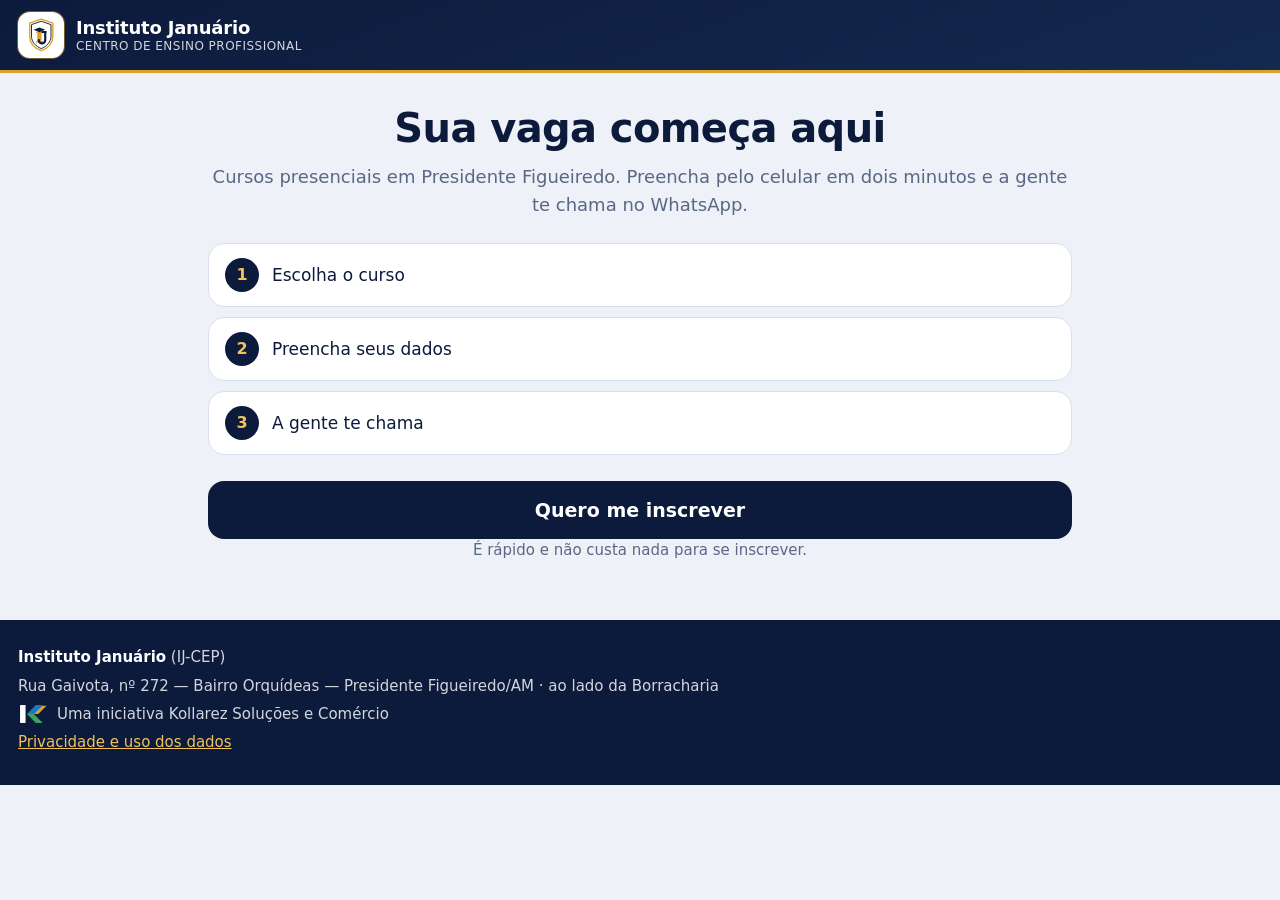
==== commit e7c08d65: "Corrige o nome da Midiã e torna o CPF obrigatório O nome estava grafado "Mediã". O código do link ac" ====
--- a/index.html
+++ b/index.html
@@ -9,7 +9,7 @@
 <!-- Fora do Google de propósito: quem chega aqui vem pelo link do vendedor.
      Quem procura no Google tem que cair no site público do Instituto. -->
 <meta name="robots" content="noindex, nofollow">
-<link rel="stylesheet" href="style.css?v=2">
+<link rel="stylesheet" href="style.css?v=3">
 </head>
 <body>
 
@@ -146,9 +146,10 @@
 
           <div class="campo">
             <label for="inRespCPF">CPF do responsável</label>
+            <p class="dica">Obrigatório. O aluno menor precisa dos dois CPFs.</p>
             <input type="text" id="inRespCPF" name="responsavelCPF"
                    inputmode="numeric" placeholder="000.000.000-00" maxlength="14"
-                   enterkeyhint="next">
+                   enterkeyhint="next" required>
             <p class="erro" hidden></p>
           </div>
         </div>
@@ -221,11 +222,10 @@
 
         <div class="campo">
           <label for="inCPF">CPF do aluno</label>
-          <p class="dica">Só os números, a gente coloca os pontos.</p>
+          <p class="dica">Só os números, a gente coloca os pontos. É obrigatório para fechar a matrícula.</p>
           <input type="text" id="inCPF" name="cpf"
                  inputmode="numeric" placeholder="000.000.000-00" maxlength="14"
-                 enterkeyhint="next">
-          <button type="button" class="botao-vazio" data-naotenho="inCPF">Não tenho CPF agora</button>
+                 enterkeyhint="next" required>
           <p class="erro" hidden></p>
         </div>
 
@@ -343,8 +343,8 @@
   <p><a href="privacidade.html">Privacidade e uso dos dados</a></p>
 </footer>
 
-<script src="config.js?v=2"></script>
-<script src="marca.js?v=2"></script>
-<script src="app.js?v=2"></script>
+<script src="config.js?v=3"></script>
+<script src="marca.js?v=3"></script>
+<script src="app.js?v=3"></script>
 </body>
 </html>
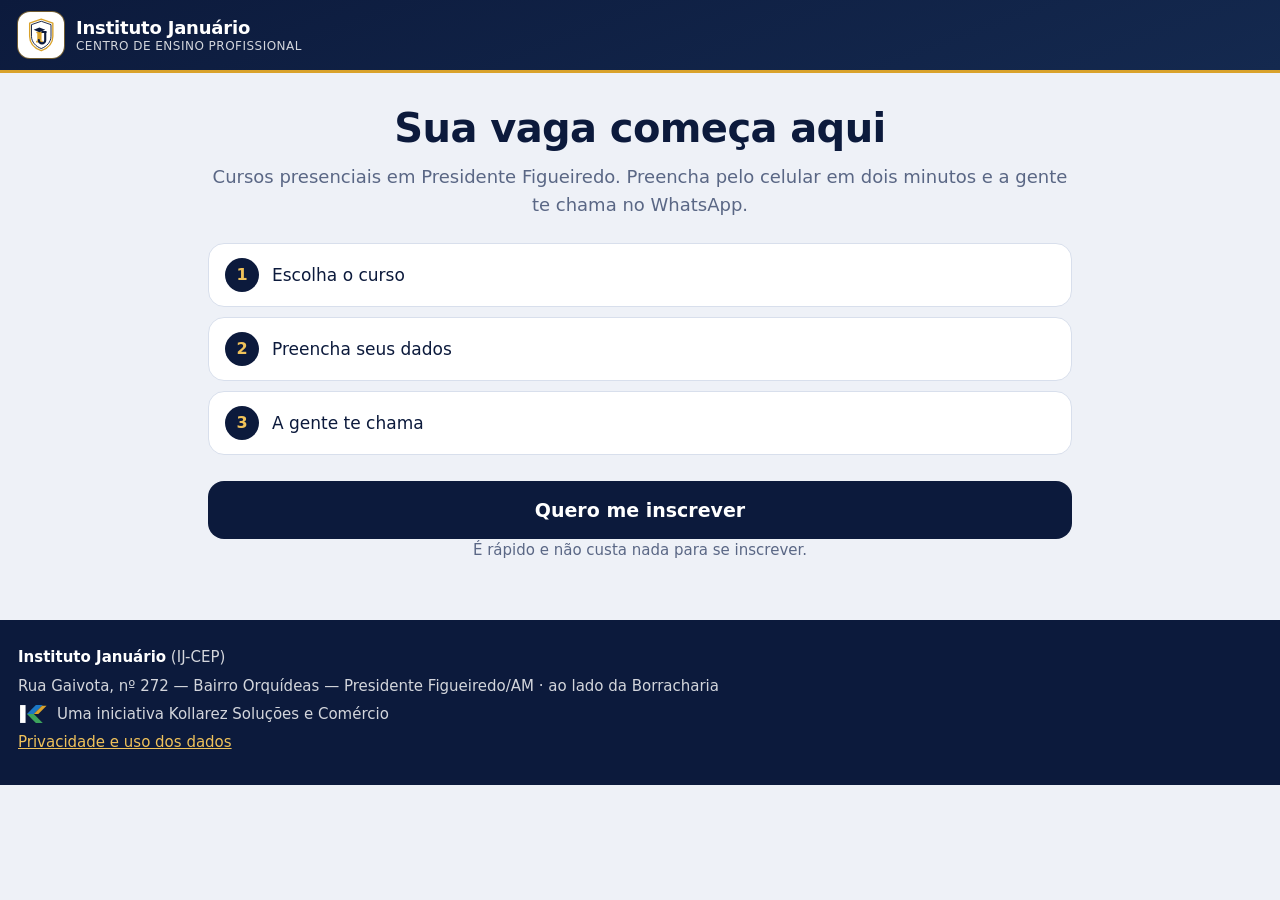
==== commit b754b74f: "Voltar no topo da página de privacidade, e o aviso de CPF corrigido A página de privacidade só tinha" ====
--- a/index.html
+++ b/index.html
@@ -9,7 +9,7 @@
 <!-- Fora do Google de propósito: quem chega aqui vem pelo link do vendedor.
      Quem procura no Google tem que cair no site público do Instituto. -->
 <meta name="robots" content="noindex, nofollow">
-<link rel="stylesheet" href="style.css?v=3">
+<link rel="stylesheet" href="style.css?v=4">
 </head>
 <body>
 
@@ -343,8 +343,8 @@
   <p><a href="privacidade.html">Privacidade e uso dos dados</a></p>
 </footer>
 
-<script src="config.js?v=3"></script>
-<script src="marca.js?v=3"></script>
-<script src="app.js?v=3"></script>
+<script src="config.js?v=4"></script>
+<script src="marca.js?v=4"></script>
+<script src="app.js?v=4"></script>
 </body>
 </html>
--- a/style.css
+++ b/style.css
@@ -135,6 +135,30 @@
 .topo-nomes strong { font-size: 18px; letter-spacing: -.2px; }
 .topo-nomes small { font-size: 12px; opacity: .82; letter-spacing: .04em; text-transform: uppercase; }
 
+/* Voltar no canto do cabeçalho. Existe nas páginas de apoio para quem
+   abriu no meio do formulário não ter que rolar até o fim para sair. */
+.topo-voltar {
+  margin-left: auto;
+  display: inline-flex; align-items: center; gap: 7px;
+  flex: none;
+  min-height: 44px; padding: 8px 15px;
+  border: 1px solid rgba(255, 255, 255, .3);
+  border-radius: 11px;
+  color: #fff; text-decoration: none;
+  font-size: 15px; font-weight: 600;
+  transition: background-color .16s var(--curva), border-color .16s var(--curva);
+}
+.topo-voltar:hover { background: rgba(255, 255, 255, .12); border-color: var(--marca2); }
+.topo-voltar .icone { width: 16px; height: 16px; }
+
+/* Em tela estreita o texto sai e sobra só a seta, para não espremer o nome. */
+@media (max-width: 400px) {
+  .topo-voltar { font-size: 0; gap: 0; padding: 8px 12px; }
+  .topo-voltar .icone { width: 20px; height: 20px; }
+}
+
+.voltar-rodape { margin-top: 34px; }
+
 
 /* ==========================================================================
    QUEM INDICOU
